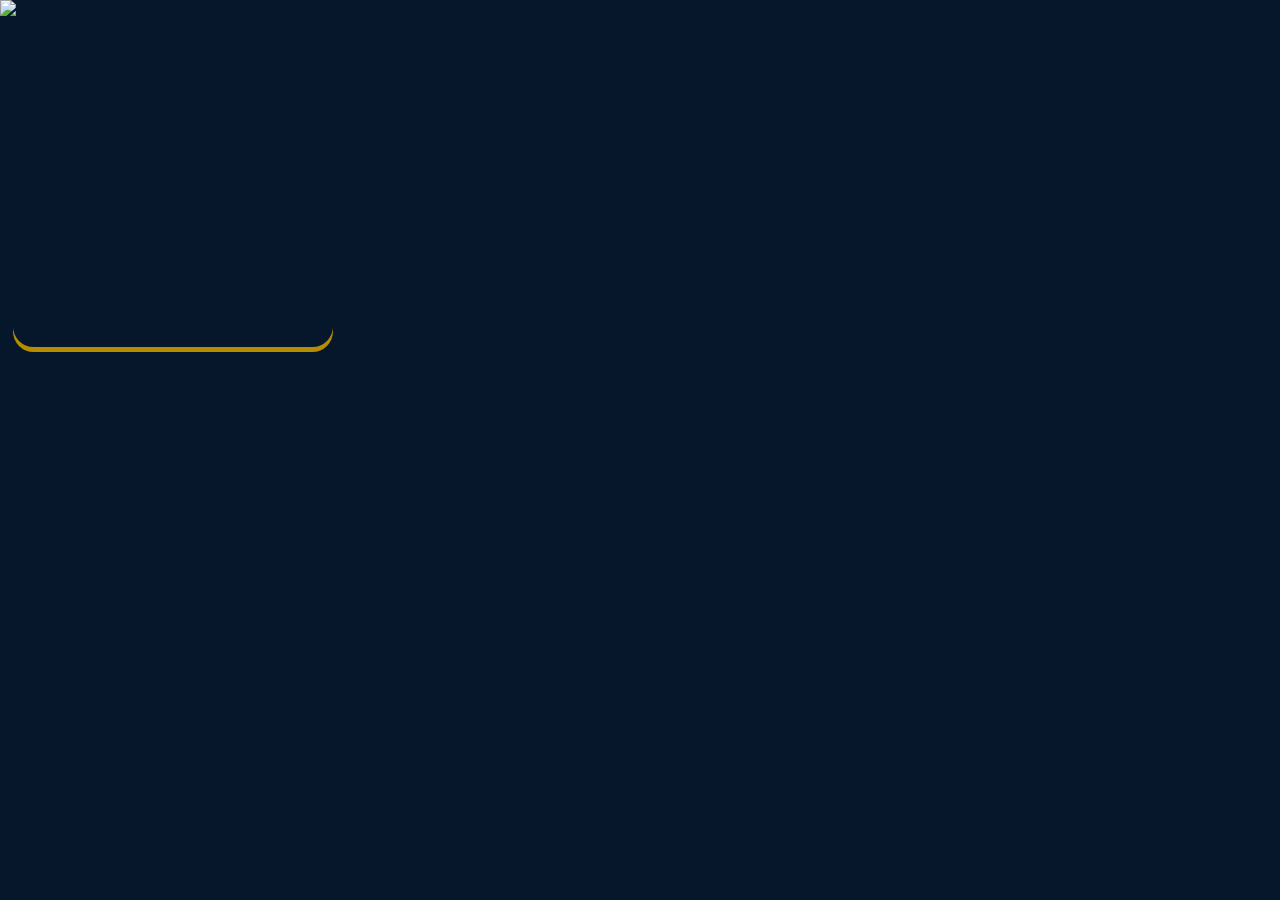
==== index.html @ 505986b4 "Update index.html" ====
<!DOCTYPE html>
<html lang="en">
  <head>
    <meta charset="UTF-8">
    <link rel="stylesheet" href="./style.css">
    <link rel="manifest" href="./manifest.json">
   <meta name="viewport" content="width=device-width, initial-scale=1.0, maximum-scale=3.0, user-scalable=yes, viewport-fit=cover">
    <title>Pen</title>
  </head>
  <body>
<div id="test" style="font-size:40px;color:red;">TEST</div>

<script>
document.getElementById('test').innerHTML = 'JS OK';
</script>
<script src="https://salagd9.github.io/pawstory-mobile/paw_story_mobile.js?v=4"></script>
  </body>
</html>
---- style.css ----
/* ===== 뒤집은 후 캐릭터만 보이기 ===== */

.tile:not(.hidden) .character{
  width:90px !important;
  height:90px !important;

  display:flex !important;
  align-items:center !important;
  justify-content:center !important;

  background:none !important;
  border:0 !important;
  outline:0 !important;
  border-radius:0 !important;
  box-shadow:none !important;

  overflow:visible !important;
}

/* 팀 색 원 제거 */
.tile.blue:not(.hidden) .character,
.tile.red:not(.hidden) .character{
  background:none !important;
  border:0 !important;
  outline:0 !important;
  box-shadow:none !important;
}

/* 캐릭터 영역 */
.tile:not(.hidden) .animal{
  width:90px !important;
  height:90px !important;

  display:flex !important;
  align-items:center !important;
  justify-content:center !important;

  background:none !important;
  border:0 !important;
}

/* 실제 캐릭터 이미지 */
.tile:not(.hidden) .animal img{
  width:10px !important;
  height:10px !important;

  object-fit:contain !important;

  background:none !important;
  border:0 !important;
  outline:0 !important;
  border-radius:0 !important;
  box-shadow:none !important;
}
/* =================================
   ★ 최종 장기판 표시 강제 고정 ★
   ================================= */

/* 모든 사각 칸 = 나무판 그대로 */
.tile,
.tile.blue,
.tile.red {
  background: transparent !important;
  border: 1px solid rgba(120,72,30,.22) !important;
  border-radius: 0 !important;
  box-shadow: none !important;

  display: flex !important;
  align-items: center !important;
  justify-content: center !important;
}


/* =========================
   뒤집기 전 = 발바닥 나무알
   ========================= */

.tile.hidden {
  background: transparent !important;
  font-size: 0 !important;
  color: transparent !important;
}

.tile.hidden::before {
  content: "" !important;

  width: 40px !important;
  height: 40px !important;

  background-image:
    url("https://i.ibb.co/5hH56SSC/image.png") !important;

  background-size: contain !important;
  background-position: center !important;
  background-repeat: no-repeat !important;

  border: none !important;
  border-radius: 0 !important;
  box-shadow: none !important;

  display: block !important;
}

.tile.hidden::after {
  content: none !important;
  display: none !important;
}

.tile.hidden .character {
  display: none !important;
}


/* =========================
   뒤집은 후 = 캐릭터만
   ========================= */

.tile:not(.hidden) {
  background: transparent !important;
}

.tile:not(.hidden) .character {
  width: 90px !important;
  height: 90px !important;

  background: transparent !important;
  border: none !important;
  outline: none !important;
  border-radius: 0 !important;
  box-shadow: none !important;

  overflow: visible !important;

  display: flex !important;
  align-items: center !important;
  justify-content: center !important;
}

.tile.blue:not(.hidden) .character,
.tile.red:not(.hidden) .character {
  background: transparent !important;
  border: none !important;
  outline: none !important;
  box-shadow: none !important;
}

.tile:not(.hidden) .animal {
  width: 90px !important;
  height: 90px !important;

  display: flex !important;
  align-items: center !important;
  justify-content: center !important;

  background: transparent !important;
}

.tile:not(.hidden) .animal img {
  width: 50px !important;
  height: 50px !important;

  object-fit: contain !important;

  background: transparent !important;
  border: none !important;
  border-radius: 0 !important;
  box-shadow: none !important;
}
/* ===== 장기판 밝은 원목 + 칸 줄 ===== */

#board{
  background:
    repeating-linear-gradient(
      0deg,
      rgba(130,80,30,.035) 0px,
      rgba(130,80,30,.035) 1px,
      transparent 1px,
      transparent 8px
    ),
    linear-gradient(
      90deg,
      #f6d99f 0%,
      #efc77e 50%,
      #f6d99f 100%
    ) !important;

  border:10px solid #75431f !important;
  border-radius:18px !important;

  padding:10px !important;
  gap:0 !important;

  box-shadow:
    inset 0 0 0 3px #b97a3e,
    0 8px 14px rgba(0,0,0,.35) !important;
}


/* 장기판 칸 줄 */
.tile,
.tile.blue,
.tile.red,
.tile.hidden,
.tile:not(.hidden){
  background:transparent !important;

  border:1px solid rgba(125,78,31,.32) !important;
  border-radius:0 !important;

  box-shadow:none !important;
}
/* 레드팀 캐릭터를 조금 크게 */
.tile.red:not(.hidden) .animal img{
  width:50px !important;
  height:50px !important;
}
.animal{
  position:relative;
}

.redName{
  position:absolute;
  left:50%;
  bottom:-4px;
  transform:translateX(-50%);

  color:white;
  font-size:17px;
  font-weight:700;
  line-height:1;

  text-shadow:
    -2px -2px 0 #8b0000,
     2px -2px 0 #8b0000,
    -2px  2px 0 #8b0000,
     2px  2px 0 #8b0000;

  z-index:10;
}
.tile.wrong::after{
  content:"❌";
  position:absolute;
  font-size:45px;
  z-index:50;
}
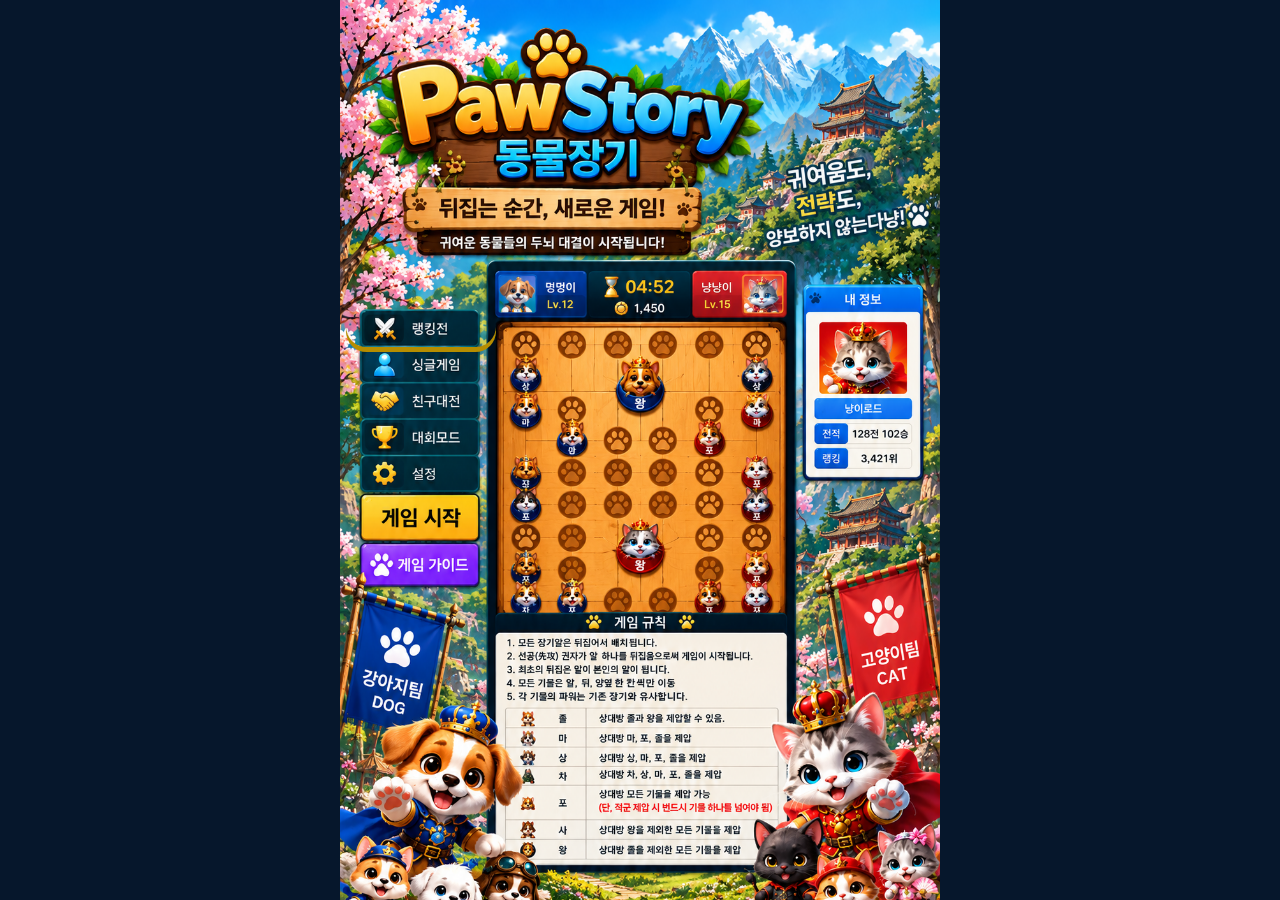
==== commit c552a6fa: "Update index.html" ====
--- a/index.html
+++ b/index.html
@@ -13,6 +13,6 @@
 <script>
 document.getElementById('test').innerHTML = 'JS OK';
 </script>
-<script src="https://salagd9.github.io/pawstory-mobile/paw_story_mobile.js?v=4"></script>
+<script src="https://salagd9.github.io/pawstory-mobile/paw_story_mobile.js?v=5"></script>
   </body>
 </html>
--- a/style.css
+++ b/style.css
@@ -41,8 +41,8 @@
 
 /* 실제 캐릭터 이미지 */
 .tile:not(.hidden) .animal img{
-  width:10px !important;
-  height:10px !important;
+  width:80px !important;
+  height:80px !important;
 
   object-fit:contain !important;
 
@@ -84,8 +84,8 @@
 .tile.hidden::before {
   content: "" !important;
 
-  width: 40px !important;
-  height: 40px !important;
+  width: 45px !important;
+  height: 45px !important;
 
   background-image:
     url("https://i.ibb.co/5hH56SSC/image.png") !important;
@@ -156,8 +156,8 @@
 }
 
 .tile:not(.hidden) .animal img {
-  width: 50px !important;
-  height: 50px !important;
+  width: 86px !important;
+  height: 86px !important;
 
   object-fit: contain !important;
 
@@ -209,11 +209,7 @@
 
   box-shadow:none !important;
 }
-/* 레드팀 캐릭터를 조금 크게 */
-.tile.red:not(.hidden) .animal img{
-  width:50px !important;
-  height:50px !important;
-}
+
 .animal{
   position:relative;
 }
@@ -243,3 +239,64 @@
   font-size:45px;
   z-index:50;
 }
+/* 세로모드 안내 */
+#rotateNotice{
+  display:none;
+}
+
+@media screen and (orientation: portrait){
+
+  #game{
+    display:none !important;
+  }
+
+  #rotateNotice{
+    position:fixed;
+    inset:0;
+    z-index:9999999;
+
+    display:flex;
+    flex-direction:column;
+    align-items:center;
+    justify-content:center;
+
+    background:#06172c;
+    color:white;
+    text-align:center;
+
+    font-size:24px;
+    font-weight:bold;
+  }
+
+  #rotateNotice .phone{
+    font-size:70px;
+    margin-bottom:20px;
+  }
+}
+/* 상대가 방금 행동한 칸 깜빡임 */
+.lastActionBlink{
+  animation:lastActionBlinkAnim 0.3s ease-in-out 4 !important;
+  z-index:20;
+}
+
+@keyframes lastActionBlinkAnim{
+  0%,100%{
+    filter:brightness(1);
+    opacity:1;
+  }
+
+  50%{
+    filter:brightness(2.2) saturate(1.8);
+    opacity:0.35;
+  }
+}
+/* ===== 기물 크기 최종 통일 ===== */
+.tile.blue:not(.hidden) .animal img,
+.tile.red:not(.hidden) .animal img{
+  width:50px !important;
+  height:50px !important;
+  max-width:50px !important;
+  max-height:50px !important;
+  object-fit:contain !important;
+  transform:none !important;
+}
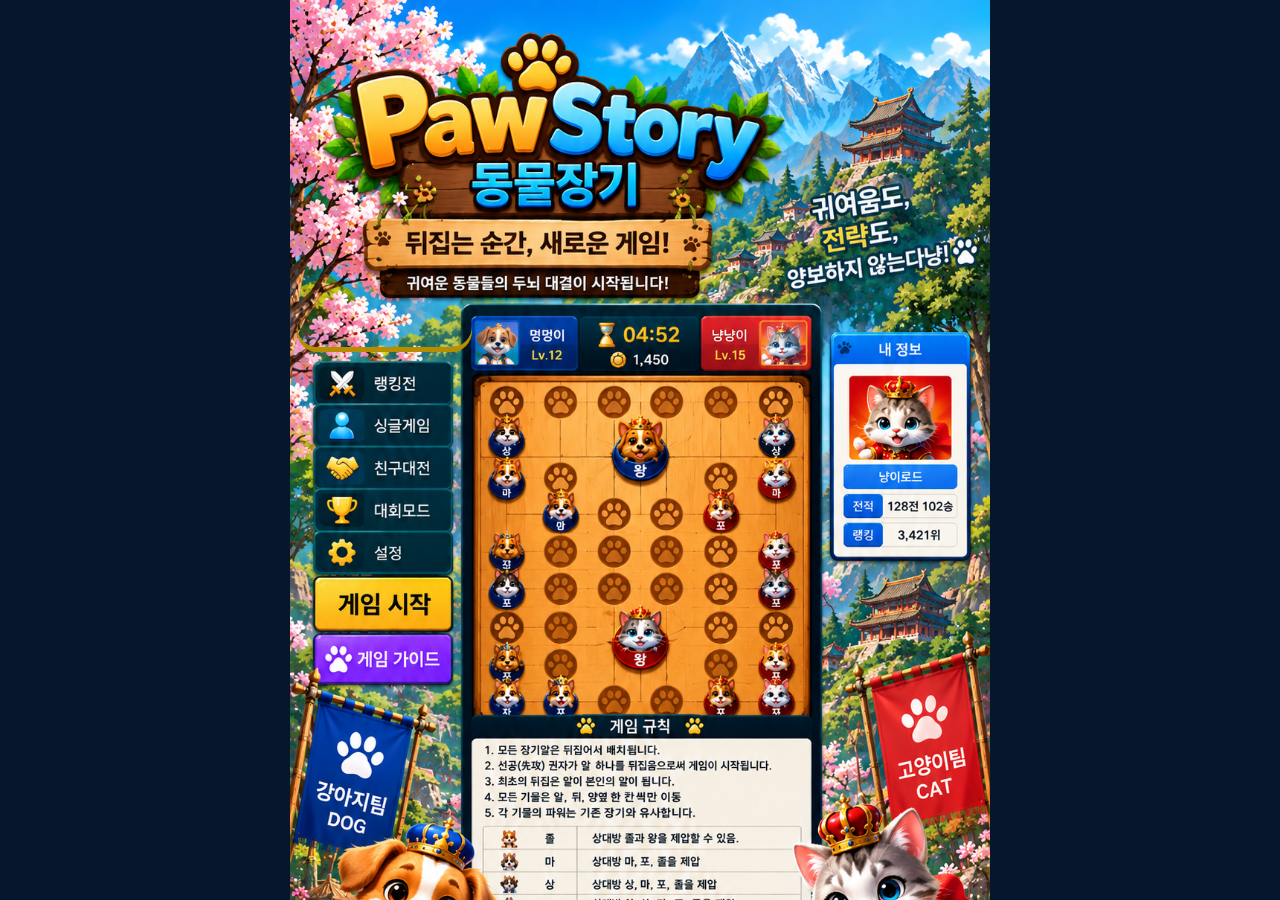
==== commit 9f2bd125: "Update index.html" ====
--- a/index.html
+++ b/index.html
@@ -13,6 +13,6 @@
 <script>
 document.getElementById('test').innerHTML = 'JS OK';
 </script>
-<script src="https://salagd9.github.io/pawstory-mobile/paw_story_mobile.js?v=5"></script>
+<script src="https://salagd9.github.io/pawstory-mobile/paw_story_mobile.js?v=6"></script>
   </body>
 </html>
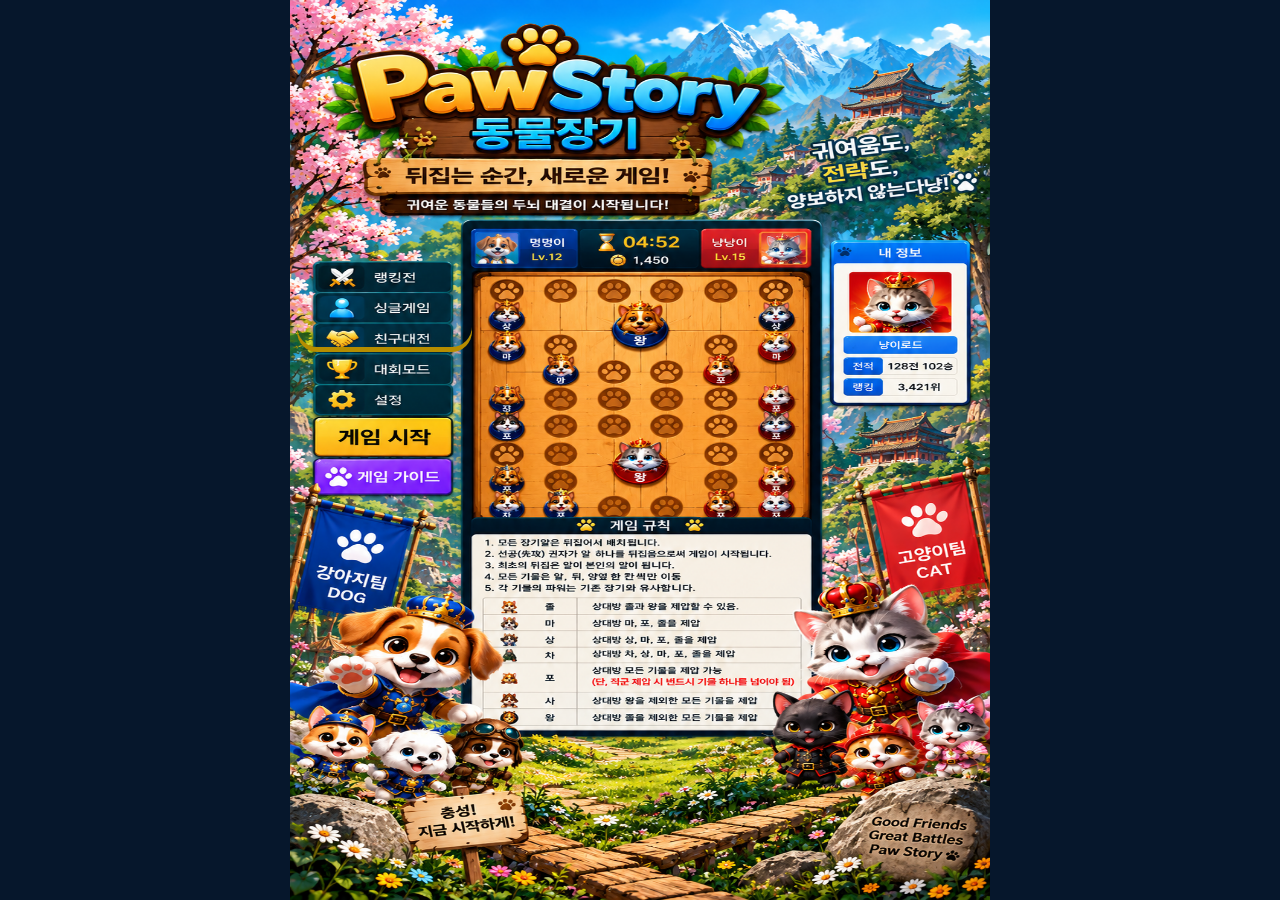
==== commit 1c8472de: "Update index.html" ====
--- a/index.html
+++ b/index.html
@@ -13,6 +13,6 @@
 <script>
 document.getElementById('test').innerHTML = 'JS OK';
 </script>
-<script src="https://salagd9.github.io/pawstory-mobile/paw_story_mobile.js?v=6"></script>
+<script src="https://salagd9.github.io/pawstory-mobile/paw_story_mobile.js?v=5"></script>
   </body>
 </html>
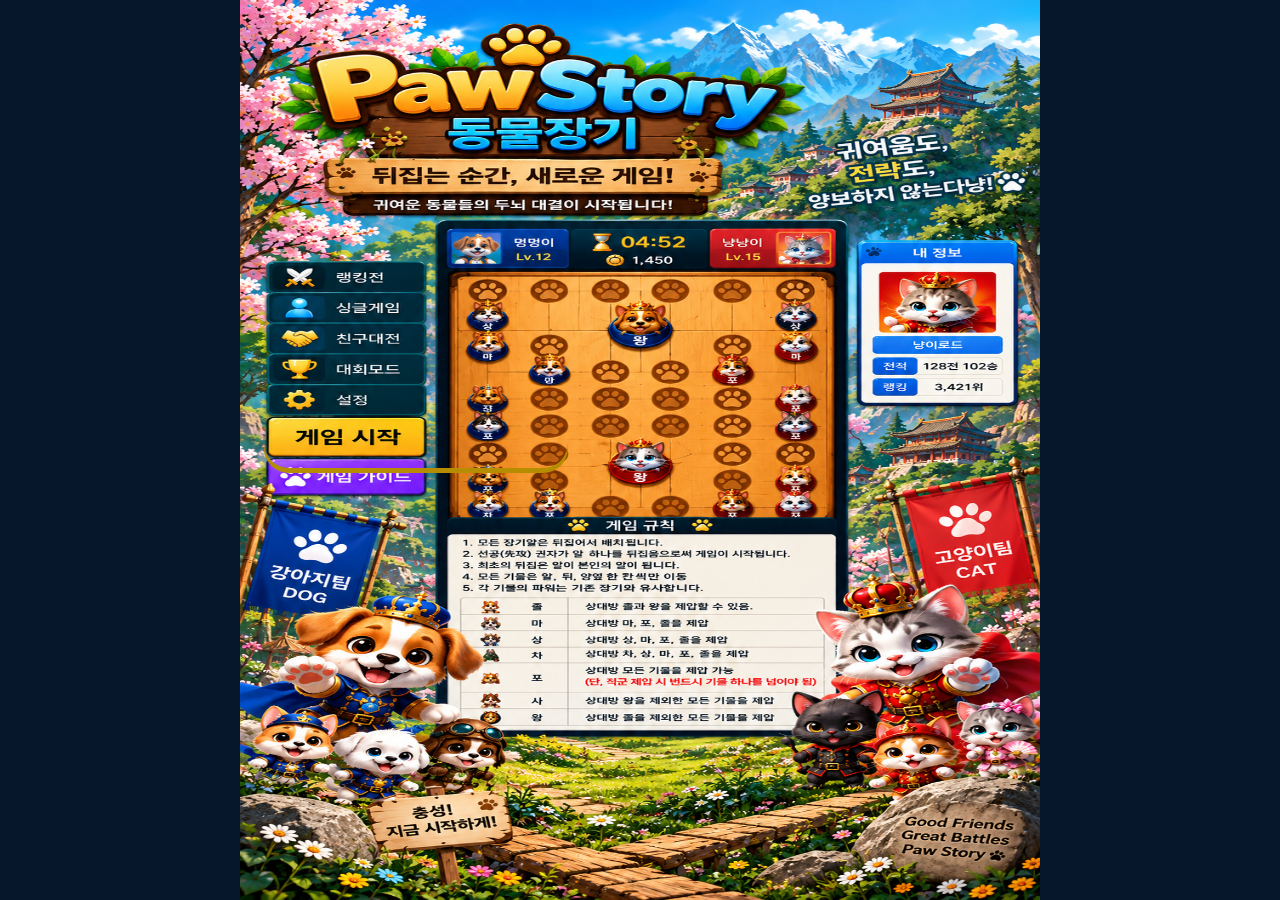
==== commit 992480f1: "Update index.html" ====
--- a/index.html
+++ b/index.html
@@ -13,6 +13,6 @@
 <script>
 document.getElementById('test').innerHTML = 'JS OK';
 </script>
-<script src="https://salagd9.github.io/pawstory-mobile/paw_story_mobile.js?v=5"></script>
+<script src="https://salagd9.github.io/pawstory-mobile/paw_story_mobile.js?v=7"></script>
   </body>
 </html>
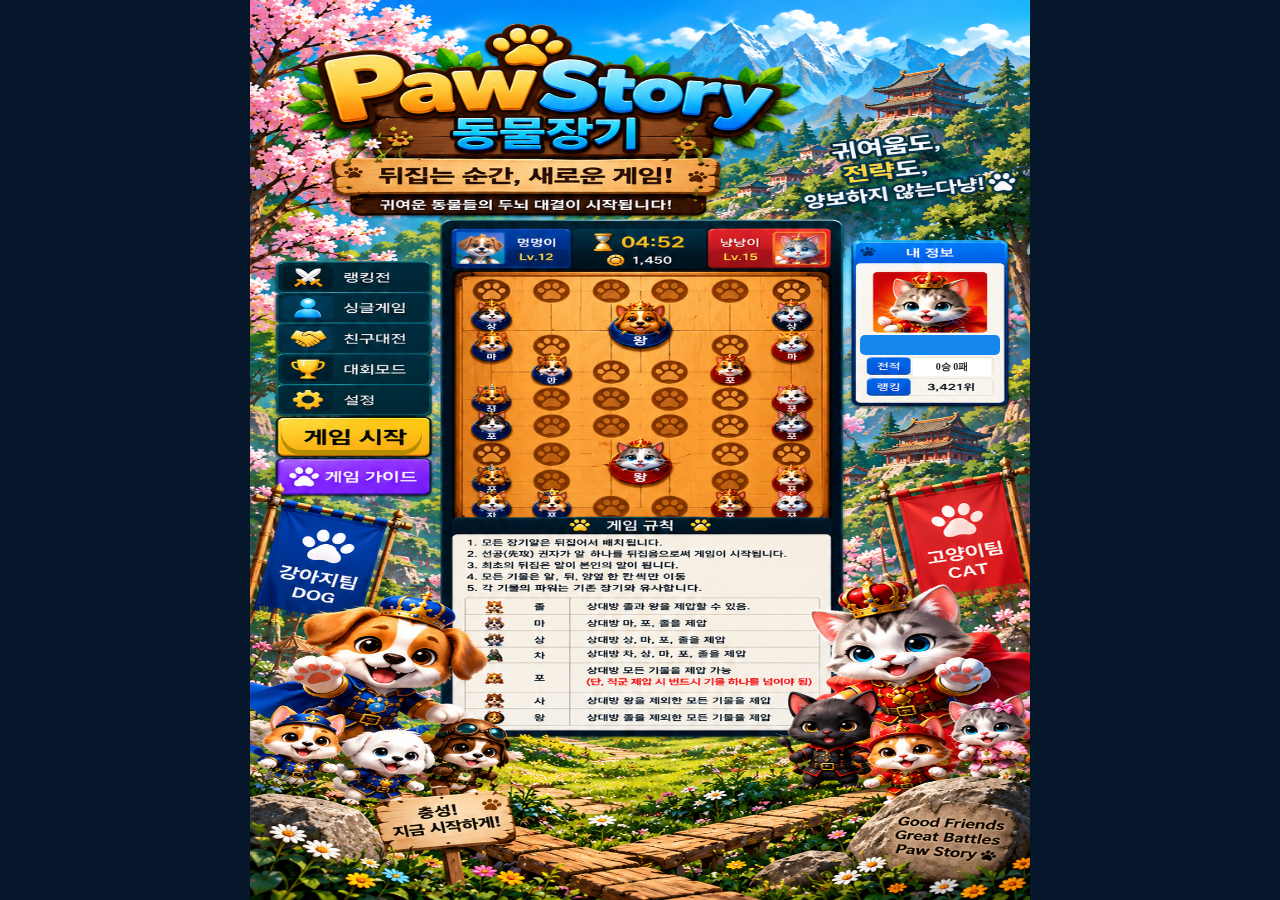
==== commit f47c2b27: "Update index.html" ====
--- a/index.html
+++ b/index.html
@@ -13,6 +13,6 @@
 <script>
 document.getElementById('test').innerHTML = 'JS OK';
 </script>
-<script src="https://salagd9.github.io/pawstory-mobile/paw_story_mobile.js?v=7"></script>
+<script src="https://salagd9.github.io/pawstory-mobile/paw_story_mobile.js?v=8"></script>
   </body>
 </html>
